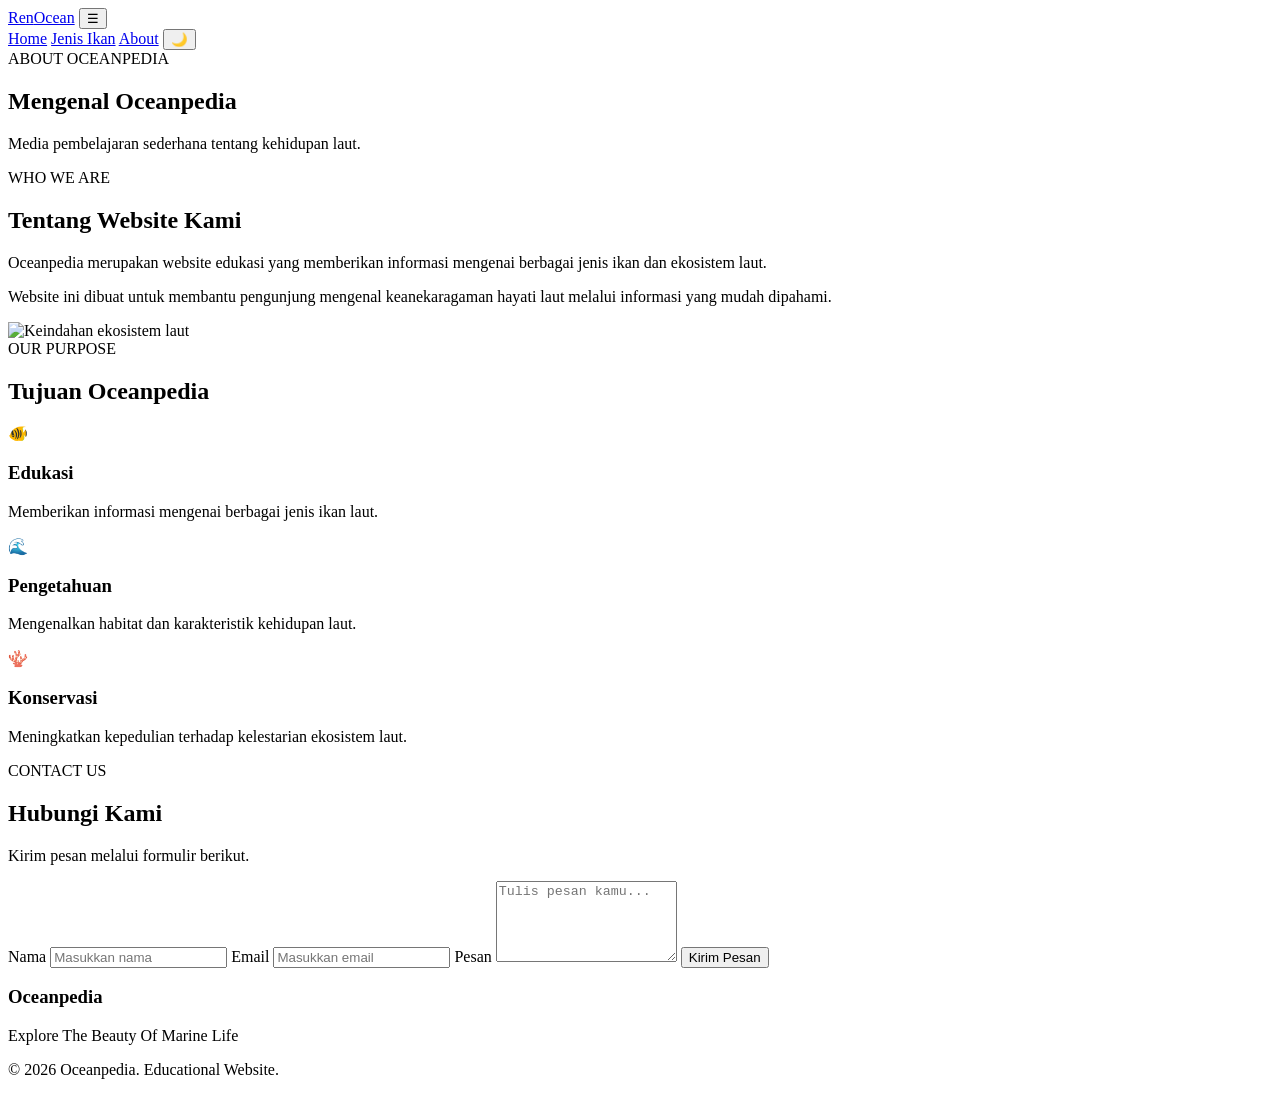
==== about.html @ e7475f17 "Rename abaut.html to about.html" ====
<!DOCTYPE html>
<html lang="id">
<head>
    <meta charset="UTF-8">
    <meta name="viewport" content="width=device-width, initial-scale=1.0">
    <title>About | Oceanpedia</title>
    <link rel="stylesheet" href="style.css">
</head>
<body>

<header class="navbar">
    <a href="index.html" class="logo">Ren<span>Ocean</span></a>

    <button class="menu-toggle" id="menuToggle">☰</button>

    <nav id="navMenu">
        <a href="index.html">Home</a>
        <a href="marine-life.html">Jenis Ikan</a>
        <a href="about.html" class="active">About</a>
        <button id="themeToggle" class="theme-btn">🌙</button>
    </nav>
</header>

<main>
    <section class="page-banner">
        <span class="eyebrow">ABOUT OCEANPEDIA</span>
        <h1>Mengenal Oceanpedia</h1>
        <p>Media pembelajaran sederhana tentang kehidupan laut.</p>
    </section>

    <section class="section about-section">
        <div class="about-grid">
            <div>
                <span class="eyebrow">WHO WE ARE</span>
                <h2>Tentang Website Kami</h2>
                <p>
                    Oceanpedia merupakan website edukasi yang
                    memberikan informasi mengenai berbagai
                    jenis ikan dan ekosistem laut.
                </p>
                <p>
                    Website ini dibuat untuk membantu pengunjung
                    mengenal keanekaragaman hayati laut melalui
                    informasi yang mudah dipahami.
                </p>
            </div>

            <img src="images/coral.jfif"
                 alt="Keindahan ekosistem laut">
        </div>
    </section>

    <section class="section benefits">
        <div class="section-heading">
            <span class="eyebrow">OUR PURPOSE</span>
            <h2>Tujuan Oceanpedia</h2>
        </div>

        <div class="card-grid">
            <div class="info-card">
                <div class="info-icon">🐠</div>
                <h3>Edukasi</h3>
                <p>Memberikan informasi mengenai berbagai jenis ikan laut.</p>
            </div>

            <div class="info-card">
                <div class="info-icon">🌊</div>
                <h3>Pengetahuan</h3>
                <p>Mengenalkan habitat dan karakteristik kehidupan laut.</p>
            </div>

            <div class="info-card">
                <div class="info-icon">🪸</div>
                <h3>Konservasi</h3>
                <p>Meningkatkan kepedulian terhadap kelestarian ekosistem laut.</p>
            </div>
        </div>
    </section>

    <section class="section contact-section">
        <div class="section-heading">
            <span class="eyebrow">CONTACT US</span>
            <h2>Hubungi Kami</h2>
            <p>Kirim pesan melalui formulir berikut.</p>
        </div>

        <form id="contactForm" class="contact-form">
            <label for="contactName">Nama</label>
            <input type="text" id="contactName"
                   placeholder="Masukkan nama" required>

            <label for="contactEmail">Email</label>
            <input type="email" id="contactEmail"
                   placeholder="Masukkan email" required>

            <label for="contactMessage">Pesan</label>
            <textarea id="contactMessage"
                      placeholder="Tulis pesan kamu..."
                      rows="5" required></textarea>

            <button type="submit" class="btn-primary">
                Kirim Pesan
            </button>
        </form>
    </section>
</main>

<footer class="footer">
    <h3>Oceanpedia</h3>
    <p>Explore The Beauty Of Marine Life</p>
    <p>© 2026 Oceanpedia. Educational Website.</p>
</footer>

<script src="main.js"></script>
</body>
</html>
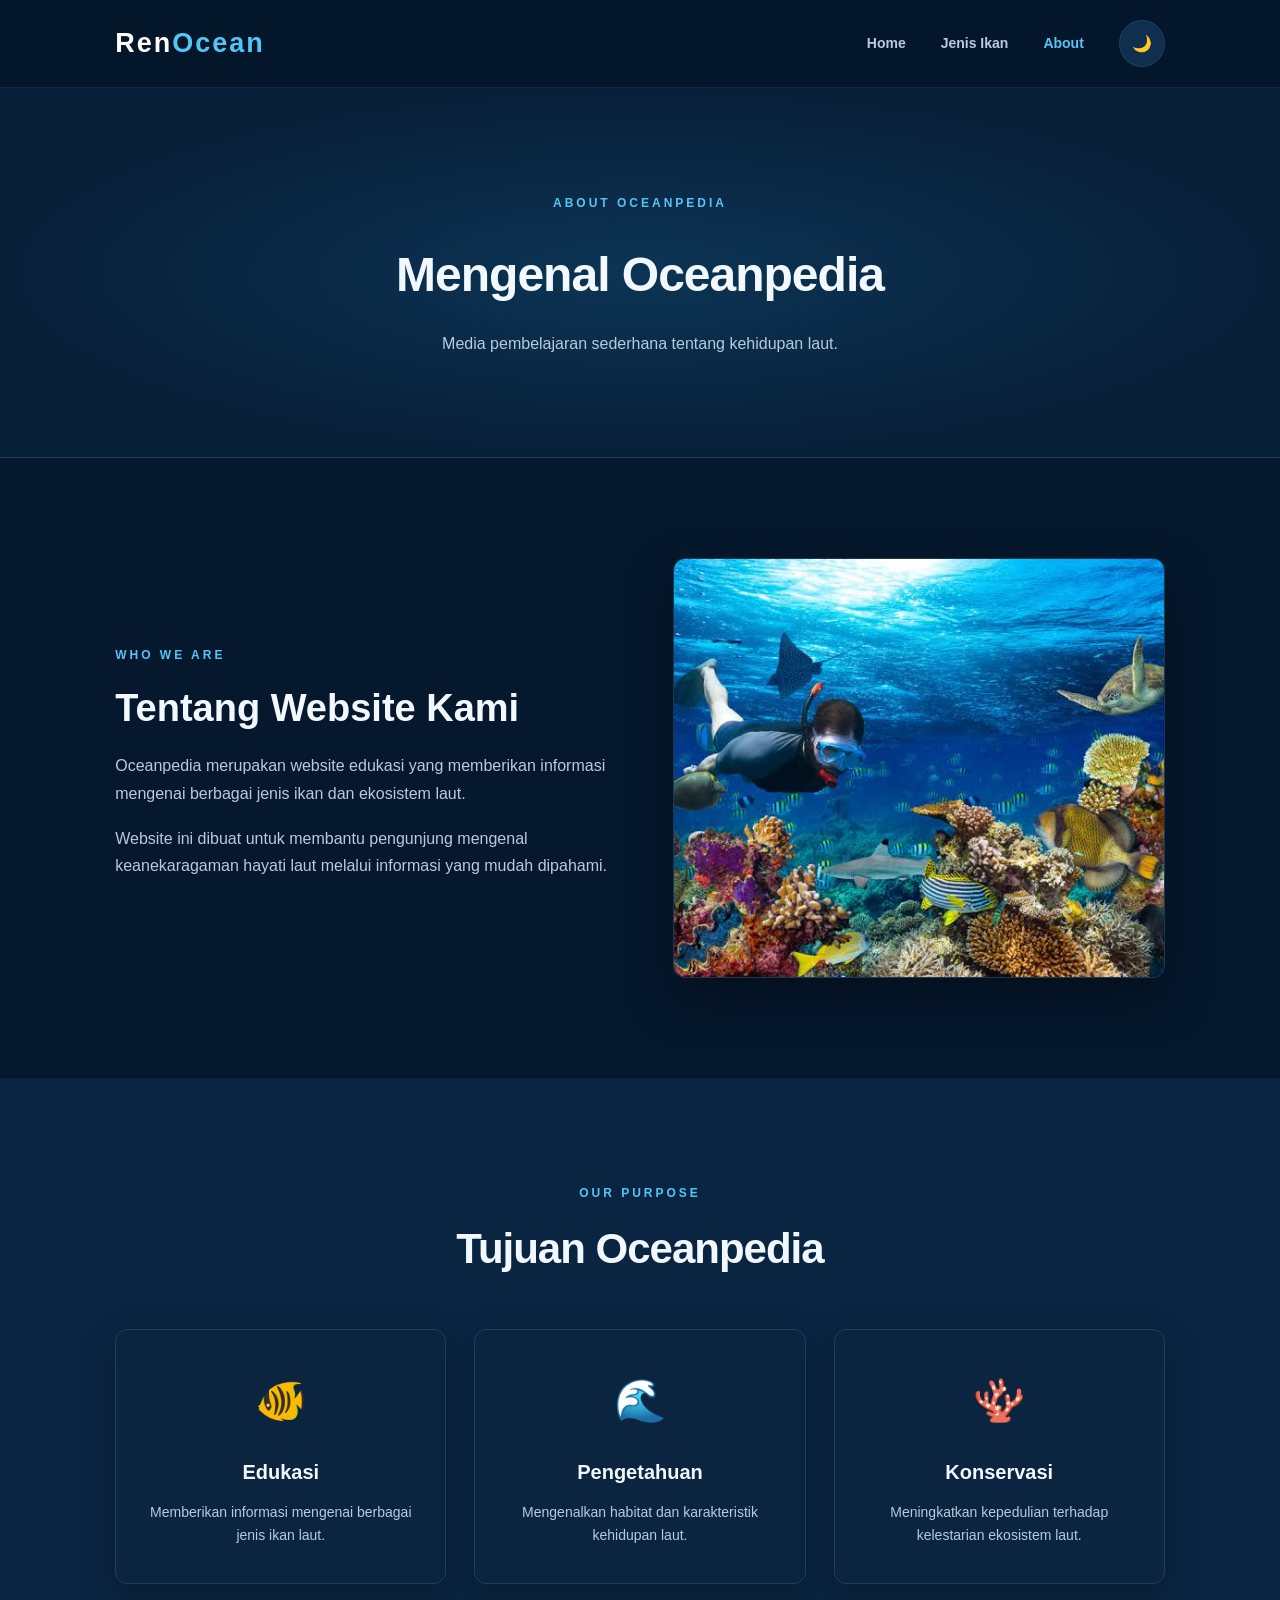
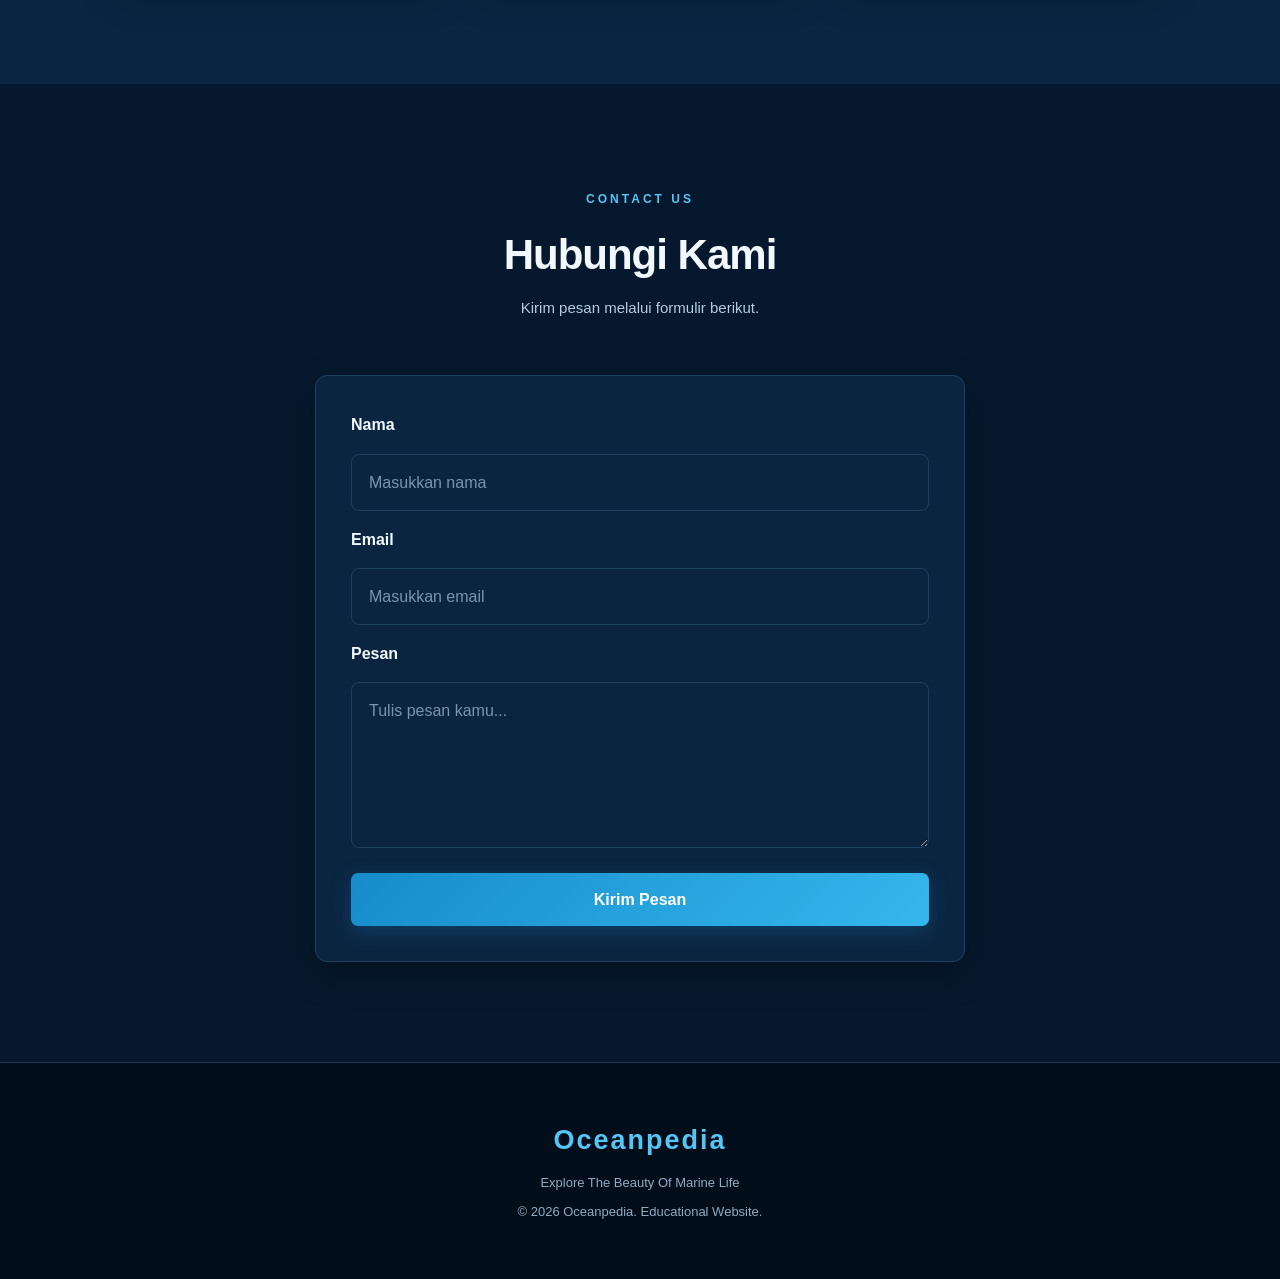
==== commit 386e1210: "Update image source path in about.html" ====
--- a/about.html
+++ b/about.html
@@ -46,7 +46,7 @@
                 </p>
             </div>
 
-            <img src="images/coral.jfif"
+            <img src="coral.jfif"
                  alt="Keindahan ekosistem laut">
         </div>
     </section>
--- a/style.css
+++ b/style.css
@@ -0,0 +1,934 @@
+
+/* ==========================================
+   OCEAN WEBSITE - LUXURY DEEP SEA
+   Modern Underwater Explorer Design
+========================================== */
+
+:root {
+    --primary: #168CCB;
+    --secondary: #55C5F5;
+    --light: #102E4D;
+    --white: #FFFFFF;
+    --dark: #F1F8FF;
+    --text: #B6CBE0;
+    --accent: #FFD18A;
+
+    --background: #06182D;
+    --card: #0B2541;
+    --border: #1C405F;
+
+    --shadow: 0 12px 35px rgba(0, 0, 0, 0.25);
+}
+
+body.dark-mode {
+    --primary: #168CCB;
+    --secondary: #55C5F5;
+    --light: #091D34;
+    --white: #061426;
+    --dark: #F1F8FF;
+    --text: #A8C1D9;
+
+    --background: #031020;
+    --card: #071C32;
+    --border: #173550;
+
+    --shadow: 0 12px 35px rgba(0, 0, 0, 0.4);
+}
+
+/* RESET */
+
+* {
+    margin: 0;
+    padding: 0;
+    box-sizing: border-box;
+}
+
+html {
+    scroll-behavior: smooth;
+}
+
+body {
+    font-family: Arial, sans-serif;
+    background:
+        radial-gradient(
+            circle at 80% 10%,
+            rgba(20, 100, 160, 0.12),
+            transparent 35%
+        ),
+        var(--background);
+
+    color: var(--text);
+    line-height: 1.7;
+    transition: 0.3s;
+}
+
+a {
+    text-decoration: none;
+}
+
+img {
+    max-width: 100%;
+    display: block;
+}
+
+button,
+input,
+textarea,
+select {
+    font: inherit;
+}
+
+/* ==========================================
+   NAVBAR
+========================================== */
+
+.navbar {
+    width: 100%;
+    padding: 20px 9%;
+    background: rgba(5, 23, 43, 0.94);
+
+    display: flex;
+    justify-content: space-between;
+    align-items: center;
+
+    position: sticky;
+    top: 0;
+    z-index: 100;
+
+    border-bottom: 1px solid rgba(100, 190, 240, 0.12);
+    backdrop-filter: blur(15px);
+}
+
+.logo {
+    font-size: 27px;
+    font-weight: 800;
+    letter-spacing: 2px;
+    color: white;
+}
+
+.logo span {
+    color: var(--secondary);
+}
+
+.navbar nav {
+    display: flex;
+    align-items: center;
+    gap: 35px;
+}
+
+.navbar nav a {
+    color: #B8CCDF;
+    font-size: 14px;
+    font-weight: 600;
+    transition: 0.3s;
+}
+
+.navbar nav a:hover,
+.navbar nav a.active {
+    color: var(--secondary);
+}
+
+.theme-btn {
+    border: 1px solid var(--border);
+    background: var(--light);
+    color: white;
+    padding: 9px 12px;
+    border-radius: 50%;
+    cursor: pointer;
+    transition: 0.3s;
+}
+
+.theme-btn:hover {
+    background: var(--primary);
+}
+
+.menu-toggle {
+    display: none;
+    border: none;
+    background: none;
+    color: var(--secondary);
+    font-size: 26px;
+    cursor: pointer;
+}
+
+/* ==========================================
+   HERO
+========================================== */
+
+.hero {
+    min-height: 680px;
+
+    display: flex;
+    align-items: center;
+
+    padding: 100px 10%;
+
+    background:
+        linear-gradient(
+            90deg,
+            rgba(2, 15, 31, 0.92),
+            rgba(3, 25, 48, 0.65),
+            rgba(3, 25, 48, 0.15)
+        ),
+        linear-gradient(
+            0deg,
+            #06182D 0%,
+            transparent 35%
+        ),
+        url("../assets/images/coral-reef.jpg");
+
+    background-size: cover;
+    background-position: center;
+
+    color: white;
+    position: relative;
+}
+
+.hero-content {
+    max-width: 720px;
+    position: relative;
+    z-index: 1;
+}
+
+.eyebrow {
+    display: inline-block;
+    color: var(--secondary);
+    font-size: 12px;
+    font-weight: bold;
+    letter-spacing: 3px;
+    margin-bottom: 20px;
+    text-transform: uppercase;
+}
+
+.hero .eyebrow {
+    color: #7BD8FF;
+}
+
+.hero h1 {
+    font-size: clamp(42px, 6vw, 76px);
+    line-height: 1.08;
+    letter-spacing: -2px;
+    margin-bottom: 25px;
+    color: #FFFFFF;
+}
+
+.hero p {
+    max-width: 550px;
+    margin-bottom: 35px;
+    color: #D1E6F5;
+    font-size: 16px;
+    line-height: 1.9;
+}
+
+/* ==========================================
+   BUTTON
+========================================== */
+
+.btn-primary,
+.btn-secondary,
+.btn-light {
+    display: inline-block;
+    padding: 13px 26px;
+    border-radius: 7px;
+    border: none;
+    cursor: pointer;
+    font-weight: bold;
+    transition: 0.3s;
+}
+
+.btn-primary {
+    background: linear-gradient(
+        135deg,
+        #168CCB,
+        #35B7ED
+    );
+
+    color: white;
+    box-shadow: 0 6px 20px rgba(22, 140, 203, 0.25);
+}
+
+.btn-primary:hover {
+    transform: translateY(-4px);
+    box-shadow: 0 10px 25px rgba(22, 140, 203, 0.4);
+}
+
+.btn-secondary {
+    background: #102E4D;
+    color: #8DDCFF;
+    border: 1px solid #24577A;
+}
+
+.btn-secondary:hover {
+    background: #168CCB;
+    color: white;
+}
+
+.btn-light {
+    background: white;
+    color: #0B4770;
+}
+
+.btn-light:hover {
+    background: #BDEAFF;
+}
+
+/* ==========================================
+   SECTION
+========================================== */
+
+.section {
+    padding: 100px 9%;
+}
+
+.section-heading {
+    text-align: center;
+    max-width: 700px;
+    margin: 0 auto 55px;
+}
+
+.section-heading h2 {
+    color: var(--dark);
+    font-size: clamp(28px, 4vw, 42px);
+    line-height: 1.2;
+    margin-bottom: 15px;
+    letter-spacing: -1px;
+}
+
+.section-heading p {
+    color: var(--text);
+    font-size: 15px;
+}
+
+/* ==========================================
+   INTRO
+========================================== */
+
+.intro-grid,
+.about-grid {
+    display: grid;
+    grid-template-columns: 1fr 1fr;
+    align-items: center;
+    gap: 65px;
+}
+
+.intro-text h3 {
+    color: var(--dark);
+    font-size: 32px;
+    line-height: 1.3;
+    margin-bottom: 22px;
+}
+
+.intro-text p {
+    margin-bottom: 18px;
+    color: var(--text);
+}
+
+.intro-text .btn-secondary {
+    margin-top: 15px;
+}
+
+.intro-image,
+.about-grid img {
+    width: 100%;
+    height: 420px;
+    object-fit: cover;
+    border-radius: 12px;
+
+    border: 1px solid rgba(100, 190, 240, 0.2);
+
+    box-shadow:
+        0 20px 50px rgba(0, 0, 0, 0.35);
+}
+
+/* ==========================================
+   FEATURED AND CARD
+========================================== */
+
+.featured {
+    background:
+        linear-gradient(
+            180deg,
+            #0A2542,
+            #06182D
+        );
+}
+
+.card-grid {
+    display: grid;
+    grid-template-columns: repeat(3, 1fr);
+    gap: 28px;
+}
+
+.fish-card,
+.info-card {
+    background: var(--card);
+    border: 1px solid var(--border);
+    border-radius: 12px;
+    overflow: hidden;
+
+    box-shadow: var(--shadow);
+    transition: 0.35s;
+}
+
+.fish-card:hover,
+.info-card:hover {
+    transform: translateY(-8px);
+    border-color: #318DBD;
+    box-shadow: 0 18px 40px rgba(0, 0, 0, 0.35);
+}
+
+.fish-card img {
+    width: 100%;
+    height: 250px;
+    object-fit: cover;
+    transition: 0.5s;
+}
+
+.fish-card:hover img {
+    transform: scale(1.04);
+}
+
+.fish-info {
+    padding: 23px;
+    position: relative;
+}
+
+.fish-category {
+    display: inline-block;
+
+    color: #82D9FF;
+    background: rgba(22, 140, 203, 0.14);
+
+    border: 1px solid rgba(85, 197, 245, 0.2);
+
+    padding: 5px 12px;
+    border-radius: 30px;
+
+    font-size: 11px;
+    font-weight: bold;
+    letter-spacing: 0.5px;
+
+    margin-bottom: 13px;
+}
+
+.fish-info h3 {
+    color: var(--dark);
+    font-size: 21px;
+    margin-bottom: 5px;
+}
+
+.fish-info p {
+    font-size: 13px;
+    font-style: italic;
+    color: #91ABC3;
+}
+
+.fish-info button {
+    margin-top: 18px;
+    margin-right: 5px;
+
+    padding: 9px 14px;
+
+    border: 1px solid #24577A;
+    border-radius: 6px;
+
+    background: #102E4D;
+    color: #8DDCFF;
+
+    cursor: pointer;
+    font-weight: bold;
+    font-size: 12px;
+
+    transition: 0.3s;
+}
+
+.fish-info button:hover {
+    background: #168CCB;
+    border-color: #168CCB;
+    color: white;
+}
+
+.center {
+    text-align: center;
+    margin-top: 45px;
+}
+
+/* ==========================================
+   CONSERVATION
+========================================== */
+
+.conservation {
+    padding: 100px 10%;
+
+    background:
+        linear-gradient(
+            110deg,
+            rgba(3, 17, 35, 0.95),
+            rgba(9, 65, 104, 0.9)
+        );
+
+    border-top: 1px solid var(--border);
+    border-bottom: 1px solid var(--border);
+
+    color: white;
+}
+
+.conservation h2 {
+    font-size: 38px;
+    margin-bottom: 18px;
+}
+
+.conservation p {
+    max-width: 650px;
+    margin-bottom: 30px;
+    color: #C2D9EA;
+}
+
+/* ==========================================
+   PAGE BANNER
+========================================== */
+
+.page-banner {
+    padding: 100px 8%;
+    text-align: center;
+
+    background:
+        radial-gradient(
+            ellipse at center,
+            rgba(24, 115, 171, 0.25),
+            transparent 70%
+        ),
+        #081F38;
+
+    border-bottom: 1px solid var(--border);
+}
+
+.page-banner h1 {
+    font-size: clamp(32px, 5vw, 48px);
+    color: var(--dark);
+    letter-spacing: -1px;
+}
+
+.page-banner p {
+    max-width: 600px;
+    margin: 15px auto 0;
+    color: var(--text);
+}
+
+/* ==========================================
+   CATALOG
+========================================== */
+
+.filter-area {
+    display: grid;
+    grid-template-columns: 2fr 1fr auto;
+    gap: 15px;
+    margin-bottom: 45px;
+}
+
+.filter-area input,
+.filter-area select,
+.contact-form input,
+.contact-form textarea {
+    width: 100%;
+    padding: 14px 17px;
+
+    border: 1px solid var(--border);
+    border-radius: 8px;
+
+    background: var(--card);
+    color: var(--text);
+
+    outline: none;
+    transition: 0.3s;
+}
+
+.filter-area input::placeholder,
+.contact-form input::placeholder,
+.contact-form textarea::placeholder {
+    color: #7895AE;
+}
+
+.filter-area input:focus,
+.filter-area select:focus,
+.contact-form input:focus,
+.contact-form textarea:focus {
+    border-color: var(--secondary);
+    box-shadow: 0 0 0 3px rgba(85, 197, 245, 0.1);
+}
+
+.filter-area select option {
+    background: #0B2541;
+    color: white;
+}
+
+.empty-message {
+    text-align: center;
+    display: none;
+    padding: 40px;
+    color: var(--text);
+}
+
+/* ==========================================
+   MODAL
+========================================== */
+
+.modal {
+    position: fixed;
+    inset: 0;
+
+    background: rgba(0, 8, 22, 0.88);
+
+    display: none;
+    justify-content: center;
+    align-items: center;
+
+    padding: 20px;
+    z-index: 200;
+
+    backdrop-filter: blur(8px);
+}
+
+.modal.active {
+    display: flex;
+}
+
+.modal-content {
+    width: 100%;
+    max-width: 680px;
+    max-height: 90vh;
+
+    overflow-y: auto;
+
+    background: #0B2541;
+    border: 1px solid #245477;
+    border-radius: 14px;
+
+    position: relative;
+
+    box-shadow: 0 25px 70px rgba(0, 0, 0, 0.5);
+}
+
+.modal-content img {
+    width: 100%;
+    height: 310px;
+    object-fit: cover;
+}
+
+.modal-info {
+    padding: 30px;
+}
+
+.modal-info h2 {
+    color: white;
+    font-size: 28px;
+    margin-bottom: 5px;
+}
+
+.scientific {
+    font-style: italic;
+    margin-bottom: 18px;
+    color: #90AEC8;
+}
+
+.detail-item {
+    margin-top: 18px;
+    color: #B6CBE0;
+}
+
+.detail-item strong {
+    color: #55C5F5;
+}
+
+.close-modal {
+    position: absolute;
+    right: 15px;
+    top: 12px;
+
+    border: none;
+    background: #EAF6FF;
+    color: #071B33;
+
+    width: 38px;
+    height: 38px;
+
+    border-radius: 50%;
+    font-size: 25px;
+    cursor: pointer;
+
+    transition: 0.3s;
+}
+
+.close-modal:hover {
+    background: #55C5F5;
+    transform: rotate(90deg);
+}
+
+/* ==========================================
+   ABOUT
+========================================== */
+
+.about-section {
+    background: var(--background);
+}
+
+.about-grid h2 {
+    color: var(--dark);
+    font-size: 38px;
+    line-height: 1.25;
+    margin-bottom: 20px;
+}
+
+.about-grid p {
+    margin-bottom: 18px;
+}
+
+.benefits {
+    background: #0A2542;
+}
+
+.info-card {
+    padding: 35px 25px;
+    text-align: center;
+}
+
+.info-icon {
+    font-size: 42px;
+    margin-bottom: 18px;
+}
+
+.info-card h3 {
+    color: var(--dark);
+    font-size: 20px;
+    margin-bottom: 12px;
+}
+
+.info-card p {
+    color: var(--text);
+    font-size: 14px;
+}
+
+/* ==========================================
+   CONTACT
+========================================== */
+
+.contact-form {
+    max-width: 650px;
+    margin: auto;
+
+    background: var(--card);
+    padding: 35px;
+
+    border: 1px solid var(--border);
+    border-radius: 12px;
+
+    box-shadow: var(--shadow);
+
+    display: flex;
+    flex-direction: column;
+    gap: 15px;
+}
+
+.contact-form label {
+    font-weight: bold;
+    color: var(--dark);
+}
+
+.contact-form textarea {
+    resize: vertical;
+    min-height: 130px;
+}
+
+.contact-form button {
+    margin-top: 10px;
+}
+
+/* ==========================================
+   FOOTER
+========================================== */
+
+.footer {
+    text-align: center;
+    padding: 55px 20px;
+
+    background: #020D1A;
+    color: white;
+
+    border-top: 1px solid #183650;
+}
+
+.footer h3 {
+    color: #55C5F5;
+    font-size: 27px;
+    letter-spacing: 2px;
+    margin-bottom: 8px;
+}
+
+.footer p {
+    font-size: 13px;
+    margin-top: 7px;
+    color: #91ABC3;
+}
+
+/* ==========================================
+   RESPONSIVE TABLET
+========================================== */
+
+@media (max-width: 900px) {
+
+    .card-grid {
+        grid-template-columns: repeat(2, 1fr);
+    }
+
+    .intro-grid,
+    .about-grid {
+        gap: 30px;
+    }
+
+    .filter-area {
+        grid-template-columns: 1fr 1fr;
+    }
+
+    .filter-area button {
+        grid-column: span 2;
+    }
+
+    .navbar {
+        padding: 18px 5%;
+    }
+
+}
+
+/* ==========================================
+   RESPONSIVE MOBILE
+========================================== */
+
+@media (max-width: 650px) {
+
+    .navbar {
+        padding: 16px 6%;
+    }
+
+    .logo {
+        font-size: 23px;
+    }
+
+    .menu-toggle {
+        display: block;
+    }
+
+    .navbar nav {
+        display: none;
+
+        position: absolute;
+        top: 100%;
+        left: 0;
+
+        width: 100%;
+
+        background: #071C32;
+
+        padding: 25px;
+
+        flex-direction: column;
+        gap: 20px;
+
+        border-bottom: 1px solid var(--border);
+        box-shadow: var(--shadow);
+    }
+
+    .navbar nav.show {
+        display: flex;
+    }
+
+    .hero {
+        min-height: 550px;
+        padding: 70px 7%;
+
+        background-position: center;
+    }
+
+    .hero h1 {
+        font-size: 43px;
+    }
+
+    .hero p {
+        font-size: 14px;
+    }
+
+    .section {
+        padding: 70px 6%;
+    }
+
+    .section-heading {
+        margin-bottom: 35px;
+    }
+
+    .section-heading h2 {
+        font-size: 29px;
+    }
+
+    .intro-grid,
+    .about-grid {
+        grid-template-columns: 1fr;
+        gap: 30px;
+    }
+
+    .intro-text h3 {
+        font-size: 27px;
+    }
+
+    .intro-image,
+    .about-grid img {
+        height: 280px;
+    }
+
+    .card-grid {
+        grid-template-columns: 1fr;
+        gap: 22px;
+    }
+
+    .fish-card img {
+        height: 240px;
+    }
+
+    .filter-area {
+        grid-template-columns: 1fr;
+    }
+
+    .filter-area button {
+        grid-column: auto;
+    }
+
+    .page-banner {
+        padding: 75px 6%;
+    }
+
+    .page-banner h1 {
+        font-size: 32px;
+    }
+
+    .conservation {
+        padding: 70px 7%;
+    }
+
+    .conservation h2 {
+        font-size: 29px;
+    }
+
+    .modal-content img {
+        height: 220px;
+    }
+
+    .modal-info {
+        padding: 22px;
+    }
+
+    .contact-form {
+        padding: 23px;
+    }
+
+    .footer {
+        padding: 40px 15px;
+    }
+}
